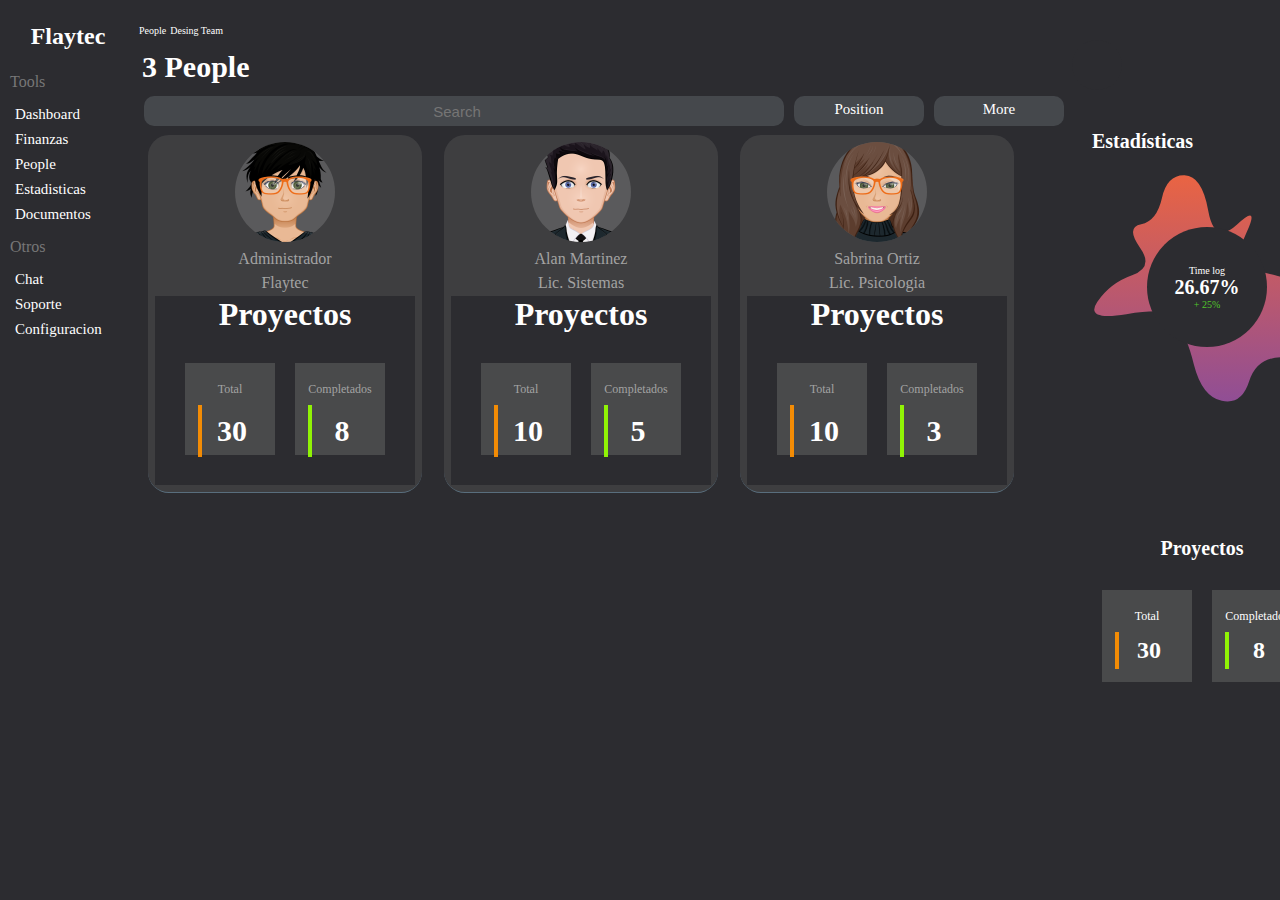
==== index.html @ 2e607356 "Update index.html" ====
<!DOCTYPE html>
<html lang="en">

<head>
    <meta charset="UTF-8">
    <meta http-equiv="X-UA-Compatible" content="IE=edge">
    <meta name="viewport" content="width=device-width, initial-scale=1.0">
    <link rel="stylesheet" href="https://use.fontawesome.com/releases/v5.15.3/css/all.css"
        integrity="sha384-SZXxX4whJ79/gErwcOYf+zWLeJdY/qpuqC4cAa9rOGUstPomtqpuNWT9wdPEn2fk" crossorigin="anonymous">
    <link rel="stylesheet" href="css/main.css">
    <title>Pagina</title>
</head>

<body>
    <div class="parent">
        <div class="div1">
            <h2>Flaytec</h2>
            <p>Tools</p>
            <ul>
                <li><i class="fas fa-th-large"></i>Dashboard</li>
                <li><i class="fas fa-donate"></i>Finanzas</li>
                <li><a href="https://flaytecno.github.io/Pagina/#People"><i class="fas fa-user-friends"></i>People</a></li>
                <li><i class="fas fa-signal"></i>Estadisticas</li>
                <li><i class="fas fa-inbox"></i>Documentos</li>
            </ul>

            <p>Otros</p>
            <ul>
                <li><i class="fas fa-comments"></i>Chat</li>
                <li><i class="fas fa-phone-volume"></i>Soporte</li>
                <li><i class="fas fa-cogs"></i>Configuracion</li>
            </ul>

        </div>
        <div class="div2">
            <label id="People"><i class="fas fa-user-friends"></i>People</label>
            <label><i class="fas fa-angle-right"></i></label>
            <label>Desing Team</label>
            <h2>3 People</h2>
            <div class="div21">
                <input id="input" type="search" placeholder="Search" name="search">
                <p id="label1">Position</p>
                <p id="label1">More</p>
            </div>

            <div class="contpeopleid">
                <div class="peopleid">
                    <a href="https://flaytecno.github.io/Pagina/usuarios/Abministador.html">
                        <img src="img/avatar3.png" alt="">
                        <p>Administrador</p>
                        <p>Flaytec</p>
                    </a>
                    </img>
                    <h1 class="title">Proyectos</h1>
                    <div class="contproyec">
                        <div class="proyec">
                            <a href="https://flaytecno.github.io/Pagina/usuarios/Abministador.html">
                                <p>Total</p>
                                <h2 class="total">30</h2>
                            </a>
                        </div>

                        <div class="proyec">
                            <a href="https://flaytecno.github.io/Pagina/usuarios/Abministador.html">
                                <p>Completados</p>
                                <h2 class="complit">8</h2>
                            </a>
                        </div>
                    </div>
                </div>

                <div class="peopleid">
                    <a href="https://flaytecno.github.io/Pagina/usuarios/Alan.html">
                        <img src="img/avatar.png" alt="">
                        <p>Alan Martinez</p>
                        <p>Lic. Sistemas</p>
                    </a>
                    </img>
                    <h1 class="title">Proyectos</h1>
                    <div class="contproyec">
                        <div class="proyec">
                            <a href="https://flaytecno.github.io/Pagina/usuarios/Alan.html">
                                <p>Total</p>
                                <h2 class="total">10</h2>
                            </a>
                        </div>

                        <div class="proyec">
                            <a href="https://flaytecno.github.io/Pagina/usuarios/Alan.html">
                                <p>Completados</p>
                                <h2 class="complit">5</h2>
                            </a>
                        </div>
                    </div>
                </div>

                <div class="peopleid">
                    <a href="https://flaytecno.github.io/Pagina/usuarios/Sabrina.html">
                        <img src="img/avatarm.png" alt="">
                        <p>Sabrina Ortiz</p>
                        <p>Lic. Psicologia</p>
                    </a>
                    </img>
                    <h1 class="title">Proyectos</h1>
                    <div class="contproyec">
                        <div class="proyec">
                            <a href="https://flaytecno.github.io/Pagina/usuarios/Sabrina.html">
                                <p>Total</p>
                                <h2 class="total">10</h2>
                            </a>
                        </div>

                        <div class="proyec">
                            <a href="https://flaytecno.github.io/Pagina/usuarios/Sabrina.html">
                                <p>Completados</p>
                                <h2 class="complit">3</h2>
                            </a>
                        </div>
                    </div>
                </div>
            </div>
        </div>
        <div class="div3">
            <div class="div33">
                <i class="fas fa-search"></i>
                <i class="far fa-bell"></i>
            </div>
            <h1>Estadísticas</h1>
            <div class="div333">
                <img src="img/blobs.svg" alt="">
            </div>
            <div class="rel">
                <p class="time">Time log</p>
                <h1 class="por">26.67%</h1>
                <p class="con">+ 25%</p>
            </div>
            <h1 class="title">Proyectos</h1>
            <div class="contproyec">
                <div class="proyec">
                    <p>Total</p>
                    <h2 class="total">30</h2>
                </div>

                <div class="proyec">
                    <p>Completados</p>
                    <h2 class="complit">8</h2>
                </div>
            </div>
        </div>
    </div>
</body>
</html>
---- css/main.css ----
* {
    margin: 0;
    padding: 0;
    background: #2c2c30;
    color: white;
}

a{
    text-decoration: none;
    background: none;
}

.parent {
    display: grid;
    grid-template-columns: repeat(3, 1fr);
    grid-template-rows: 1fr;
    grid-column-gap: 3px;
    grid-row-gap: 0px;
}

@media (min-width: 600px) {
    
}

.div1 {
    grid-area: 1 / 1 / 2 / 2;
    padding: 10px 0px;
    text-align: justify;
    align-items: center;
    width: 100%;
    height: 100%;
}

.div1 h2 {
    text-align: center;
    width: 110px;
    padding: 10px;
}

.div1 p {
    width: 110px;
    padding: 10px;
    color: rgb(119, 119, 119);
}

.div1 ul {
    list-style: none;
    text-decoration: none;
    cursor: pointer;
}

.div1 li {
    justify-content: center;
    padding: 3px;
    margin: 2px;
    font-size: 15px;
    width: 120px;
}

.div1 li:hover {
    border-radius: 10px;
    background-image: radial-gradient(circle at 112.17% 44.56%, #67ffff 0, #6ddbff 25%, #6cb4d8 50%, #658fa8 75%, #596e7d 100%);
}

.div1 i {
    margin: 5px;
    background: transparent;
}

.div2 {
    grid-area: 1 / 2 / 2 / 3;
    padding:  20px 0px;
    width: 100%;
    height: 100%;
}

.div2 label{
    padding: 5px 0px;
    font-size: 10px;
}

.div2 h2{
    cursor: pointer;
    padding: 9px 0px;
    font-size: 30px;
}
.div21{
    display: flex;
    justify-content: space-between;
}

.div21 #input{
    width: 640px;
    height: 30px;
    text-align: center;
    margin: 0px 5px;
    color: #ffff;
    background: #64696d74;
    border: none;
    border-radius: 10px;
    font-size: 15px;
}

.div21 #label1{
    width: 110px;
    padding: 5px 10px;
    text-align: center;
    align-items: center;
    justify-content: space-between;
    margin: 0px 5px;
    color: #ffff;
    background: #64696d74;
    border: none;
    border-radius: 10px;
    font-size: 15px;
    cursor: pointer;
}

.div21 #label1:hover{
    color: #ffff;
    background: #8c8f9174;
}

.div21 i{
    padding: 1px;
    padding: 5px;
    position:absolute;
    text-align: center;
    align-items: center;
    justify-content: space-between;
    margin: 0px 5px;
    color: #ffff;
    background: #64696d74;
    border: none;
    border-radius: 10px;
    font-size: 10px;
}



.peopleid{
    display: inline-table;
    text-align: center;
    padding: 7px;
    margin: 9px;
    border-radius: 21px;
    background: #5c5b5b62;
    border-bottom: 1px solid #596e7d;
    width: 190px;
    height: 190px;
    cursor: pointer;
}

.peopleid:hover{
    background: #83828262;
}

.peopleid img{
    width: 100px;
    border-radius: 50%;
    background: #898a8a60;
    justify-content: center;
}

.peopleid p{
    padding: 2px;
    margin: 2px;
    color: rgb(163, 163, 163);
    background: transparent;
}

.peopleid i,input,output{
    background: transparent;
    color: #0484fcee;
    font-size: 12px;
    padding: 1px;
    margin: 3px;
}

.peopleid input{
    width: 100px;
}

.div3 {
    grid-area: 1 / 3 / 2 / 4;
    cursor: pointer;
    width: 100%;
    height: 100%;
}

.div3 h1{
    padding: 0 20px;
    font-size: 20px;
}

.div33{
    cursor: pointer;
    display: flex;
    justify-content: space-between;
    padding:  40px 0px;
}

.div33 i{
    cursor: pointer;
    padding: 25px;
    border-radius: 50%;
}

.div33 i:hover{
   
    background: #333;

}

.rel{
    cursor: pointer;
    position: relative;
    right: -75px;
    top: -190px;
    z-index: 1;
    text-align: center;
    width: 120px;
    height: 120px;
    border-radius: 50%;
}

.rel .time{
    padding-top: 38px;
    background: transparent;
    font-size: 10px;
}

.rel .por{
    background: transparent;
}

.rel .con{
    background: transparent;
    font-size: 10px;
    color: rgb(81, 199, 42);
}

.title{
    text-align: center;
}

.contproyec{
    display: flex;
    justify-content: center;
    padding: 20px;
}

.proyec{
    padding: 11px 10px;
    margin: 10px;
    width: 70px;
    height: 70px;
    justify-content: center;
    text-align: center;
    background: rgba(105, 106, 105, 0.487);
}

.proyec:hover{
    background: #8a8c8a7c;
}

.proyec p, h2{
    background: none;
    padding: 5px 0px;
    margin: 3px;
}

.proyec p{
    font-size: 12px;
}

.proyec .total{
    border-left: 4px solid #ff9100ee;
}

.proyec .complit{
    border-left: 4px solid #95ff00ee;
}
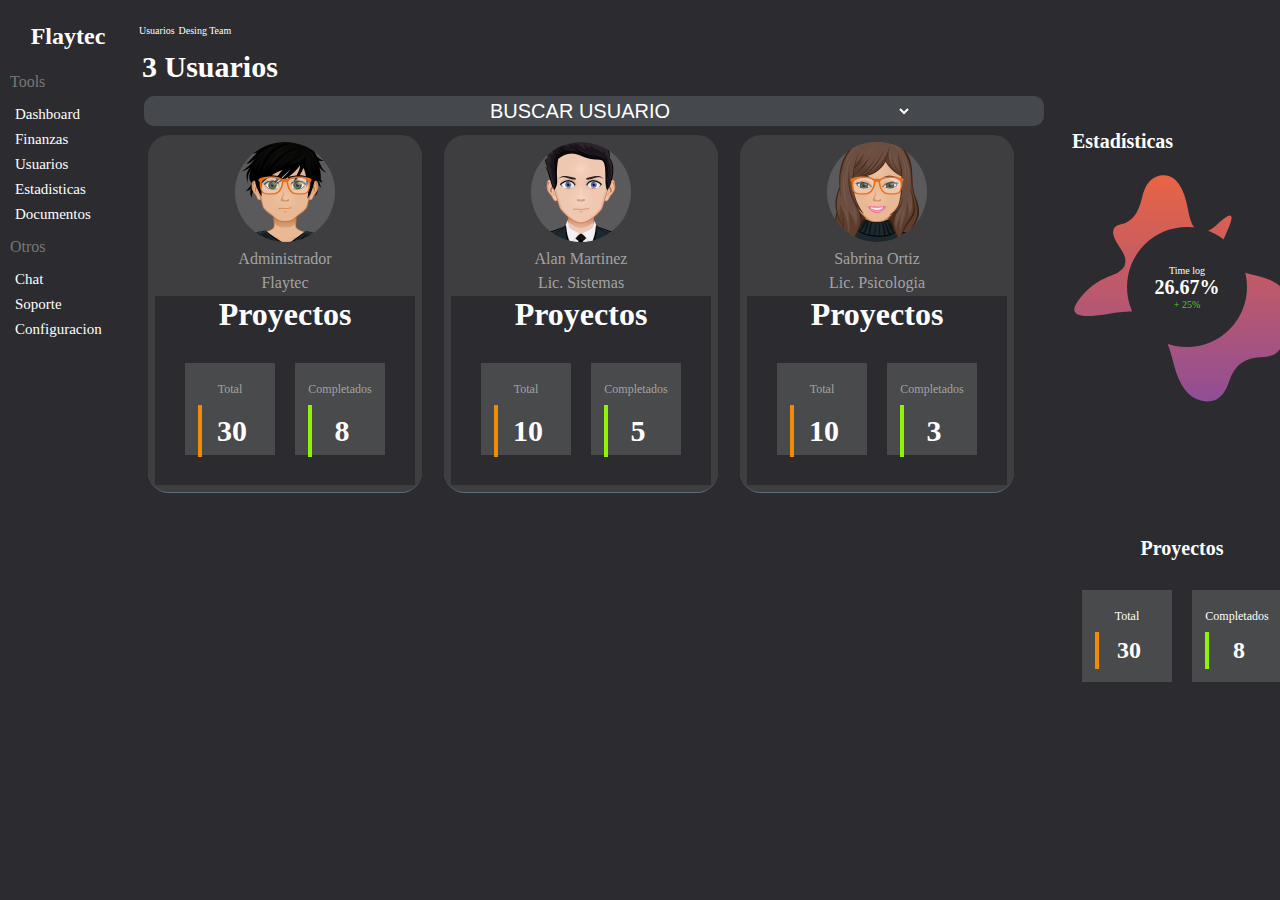
==== commit 149f1c99: "Update index.html" ====
--- a/index.html
+++ b/index.html
@@ -19,7 +19,8 @@
             <ul>
                 <li><i class="fas fa-th-large"></i>Dashboard</li>
                 <li><i class="fas fa-donate"></i>Finanzas</li>
-                <li><a href="https://flaytecno.github.io/Pagina/#People"><i class="fas fa-user-friends"></i>People</a></li>
+                <li><a href="https://flaytecno.github.io/Pagina/#People"><i class="fas fa-user-friends"></i>Usuarios</a>
+                </li>
                 <li><i class="fas fa-signal"></i>Estadisticas</li>
                 <li><i class="fas fa-inbox"></i>Documentos</li>
             </ul>
@@ -33,14 +34,26 @@
 
         </div>
         <div class="div2">
-            <label id="People"><i class="fas fa-user-friends"></i>People</label>
+            <label id="People"><i class="fas fa-user-friends"></i>Usuarios</label>
             <label><i class="fas fa-angle-right"></i></label>
             <label>Desing Team</label>
-            <h2>3 People</h2>
+            <h2>3 Usuarios</h2>
             <div class="div21">
-                <input id="input" type="search" placeholder="Search" name="search">
-                <p id="label1">Position</p>
-                <p id="label1">More</p>
+
+                <form class="form" id="input">
+                    <select class="select" name="area"
+                        onChange="location = form.area.options[form.area.selectedIndex].value;">
+                        <option value="Seleccione una opcion" class="form1">BUSCAR USUARIO</option>
+                        <optgroup label="USUARIOS" class="optgroup">
+                            <option value="https://flaytecno.github.io/Pagina/usuarios/Abministador.html"> ADMINISTRADOR
+                            </option>
+                            <option value="https://flaytecno.github.io/Pagina/usuarios/Alan.html"> ALAN MARTINEZ
+                            </option>
+                            <option value="https://flaytecno.github.io/Pagina/usuarios/Sabrina.html"> SABRINA ORTIZ
+                            </option>
+                    </select>
+                </form>
+
             </div>
 
             <div class="contpeopleid">
@@ -149,4 +162,5 @@
         </div>
     </div>
 </body>
+
 </html>
--- a/css/main.css
+++ b/css/main.css
@@ -90,7 +90,7 @@
 }
 
 .div21 #input{
-    width: 640px;
+    width: 900px;
     height: 30px;
     text-align: center;
     margin: 0px 5px;
@@ -99,6 +99,25 @@
     border: none;
     border-radius: 10px;
     font-size: 15px;
+}
+
+.form{
+	margin: 5px;
+}
+
+.select{
+	cursor: pointer;
+    padding: 0 210px;
+	width: 636px;
+	height: 30px;
+	border: none;
+    background: transparent;
+	font-size: 20px;
+	align-content: center;	
+}
+
+.form1 {
+	font-size: 20px;
 }
 
 .div21 #label1{
@@ -280,4 +299,4 @@
 
 .proyec .complit{
     border-left: 4px solid #95ff00ee;
-}+}
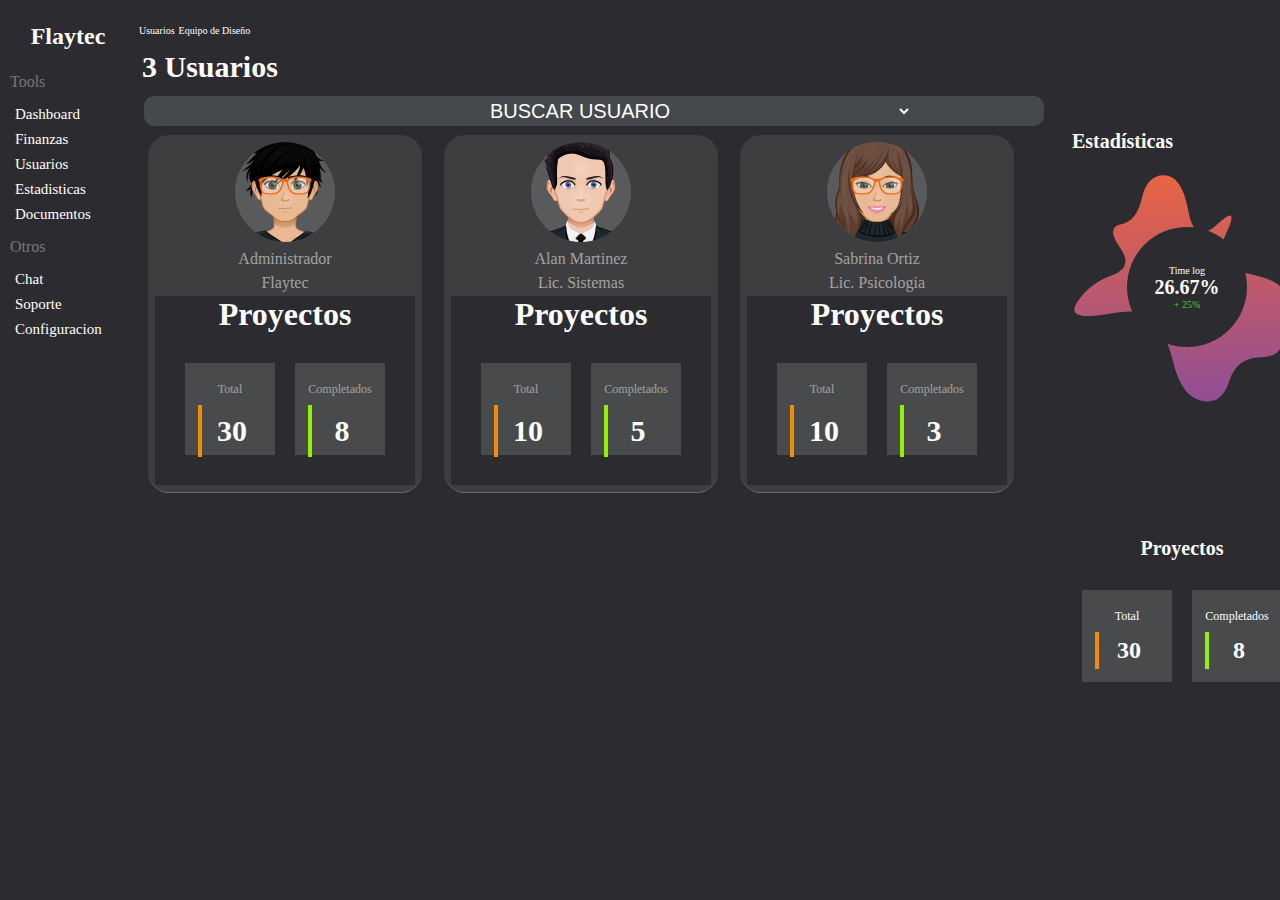
==== commit 1b524578: "Update index.html" ====
--- a/index.html
+++ b/index.html
@@ -36,7 +36,7 @@
         <div class="div2">
             <label id="People"><i class="fas fa-user-friends"></i>Usuarios</label>
             <label><i class="fas fa-angle-right"></i></label>
-            <label>Desing Team</label>
+            <label>Equipo de Diseño</label>
             <h2>3 Usuarios</h2>
             <div class="div21">
 
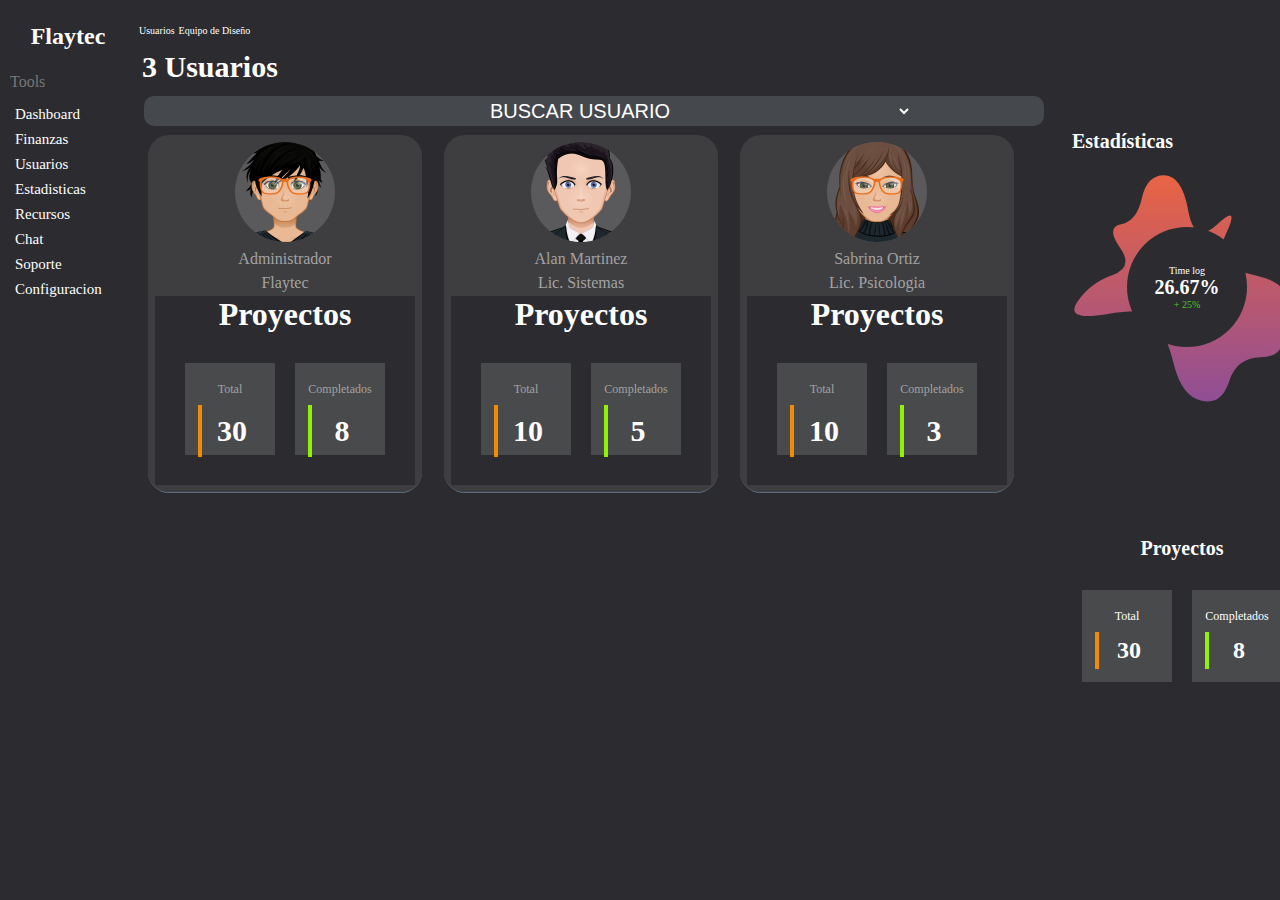
==== commit 31564a0a: "Update index.html" ====
--- a/index.html
+++ b/index.html
@@ -17,19 +17,14 @@
             <h2>Flaytec</h2>
             <p>Tools</p>
             <ul>
-                <li><i class="fas fa-th-large"></i>Dashboard</li>
-                <li><i class="fas fa-donate"></i>Finanzas</li>
-                <li><a href="https://flaytecno.github.io/Pagina/#People"><i class="fas fa-user-friends"></i>Usuarios</a>
-                </li>
-                <li><i class="fas fa-signal"></i>Estadisticas</li>
-                <li><i class="fas fa-inbox"></i>Documentos</li>
-            </ul>
-
-            <p>Otros</p>
-            <ul>
-                <li><i class="fas fa-comments"></i>Chat</li>
-                <li><i class="fas fa-phone-volume"></i>Soporte</li>
-                <li><i class="fas fa-cogs"></i>Configuracion</li>
+                <li class="new1"><a href=""><i class="fas fa-th-large"></i>Dashboard</a></li>
+                <li class="new2"><a href=""><i class="fas fa-donate"></i>Finanzas</a></li>
+                <li class="new3"><a href="https://flaytecno.github.io/Pagina/"><i class="fas fa-user-friends"></i>Usuarios</a></li>
+                <li class="new4"><a href=""><i class="fas fa-signal"></i>Estadisticas</a></li>
+                <li class="new5"><a href="https://flaytecno.github.io/Pagina/recu/Recursos.html"><i class="fas fa-inbox"></i>Recursos</a></li>
+                <li class="new6"><a href=""><i class="fas fa-comments"></i>Chat</a></li>
+                <li class="new7"><a href="https://flaytecno.github.io/Pagina/sorte/Soporte.html"><i class="fas fa-phone-volume"></i>Soporte</a></li>
+                <li class="new8"><i class="fas fa-cogs"></i>Configuracion</li>
             </ul>
 
         </div>
--- a/css/main.css
+++ b/css/main.css
@@ -2,7 +2,7 @@
     margin: 0;
     padding: 0;
     background: #2c2c30;
-    color: white;
+    color: white; 
 }
 
 a{
@@ -300,3 +300,115 @@
 .proyec .complit{
     border-left: 4px solid #95ff00ee;
 }
+
+.accordion {
+    padding: 5px;
+    margin: 5px;
+    box-sizing: border-box;
+    display: flex;
+    font-family: Arial, Helvetica, sans-serif;
+    overflow: hidden;
+    width:900px;
+}
+
+.accordion-select {
+    cursor: pointer;
+    margin: 0;
+    opacity: 0;
+    z-index: 1;
+}
+
+.accordion-title {
+    position: relative;
+}
+
+.accordion-title:not(:nth-last-child(2))::after {
+    border: 1px solid transparent;
+    bottom: 0;
+    content: '';
+    left: 0;
+    position: absolute;
+    right: 0;
+    top: 0;
+}
+
+.accordion-title span {
+    bottom: 0px;
+    box-sizing: border-box;
+    display: block;
+    position: absolute;
+    white-space: nowrap;
+    width: 100%;
+}
+
+.accordion-content {
+    box-sizing: border-box;
+    overflow: auto;
+    position: relative;
+    transition: margin 0.3s ease 0.1s;
+}
+
+.accordion-select:checked + .accordion-title + .accordion-content {
+    margin-bottom: 0;
+    margin-right: 0;
+}
+
+/* Generated styles starts here */
+
+.accordion {
+    border-color: #505050;
+    border-radius: 10px;
+    border-style: solid;
+    border-width: 6px;
+    flex-direction: column;
+    height: auto;
+} 
+
+.accordion-title,
+.accordion-select  {
+    background-color: #2d2d2d;
+    color: #ffffff;
+    width: 100%;
+    height: 48px;
+    font-size: 24px;
+}
+
+.accordion-select {
+    margin-bottom: -48px;
+    margin-right: 0;
+}
+
+.accordion-title:not(:nth-last-child(2))::after {
+    border-bottom-color: #1f1f1f;
+    border-right-color: transparent;
+} 
+
+.accordion-select:hover + .accordion-title,
+.accordion-select:checked + .accordion-title {
+    background-color: #3068cc;
+} 
+
+ .accordion-title span  {	
+    transform: rotate(0deg);
+    -ms-writing-mode: lr-tb;
+    filter: progid:DXImageTransform.Microsoft.BasicImage(rotation=0);
+    padding-left: 24px;
+    padding-right: 24px;
+    line-height: 48px;
+} 
+
+.accordion-content {
+    background-color: #3e3e3e;
+    color: #f5f2f0;
+    height: 200px;
+    margin-bottom: -200px;
+    margin-right: 0;
+    padding: 14px;
+    width: 100%;
+} 
+
+@media (max-width: 767px) {
+	.accordion-content {
+		padding: 10px 0;
+	}
+}
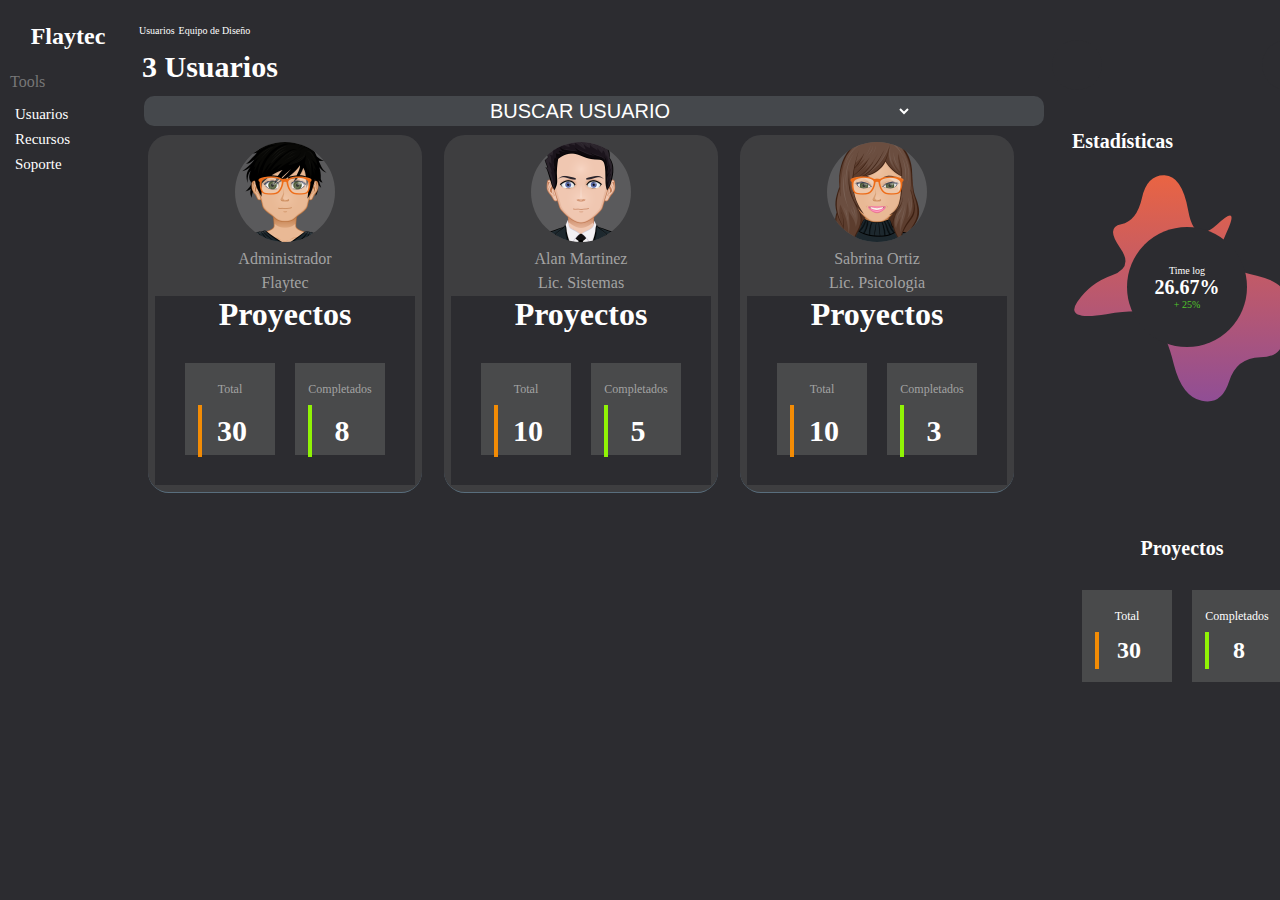
==== commit 66c87221: "Update index.html" ====
--- a/index.html
+++ b/index.html
@@ -16,15 +16,10 @@
         <div class="div1">
             <h2>Flaytec</h2>
             <p>Tools</p>
-            <ul>
-                <li class="new1"><a href=""><i class="fas fa-th-large"></i>Dashboard</a></li>
-                <li class="new2"><a href=""><i class="fas fa-donate"></i>Finanzas</a></li>
+            <ul>               
                 <li class="new3"><a href="https://flaytecno.github.io/Pagina/"><i class="fas fa-user-friends"></i>Usuarios</a></li>
-                <li class="new4"><a href=""><i class="fas fa-signal"></i>Estadisticas</a></li>
                 <li class="new5"><a href="https://flaytecno.github.io/Pagina/recu/Recursos.html"><i class="fas fa-inbox"></i>Recursos</a></li>
-                <li class="new6"><a href=""><i class="fas fa-comments"></i>Chat</a></li>
                 <li class="new7"><a href="https://flaytecno.github.io/Pagina/sorte/Soporte.html"><i class="fas fa-phone-volume"></i>Soporte</a></li>
-                <li class="new8"><i class="fas fa-cogs"></i>Configuracion</li>
             </ul>
 
         </div>
--- a/css/main.css
+++ b/css/main.css
@@ -412,3 +412,60 @@
 		padding: 10px 0;
 	}
 }
+
+
+-------------------------------------------
+.contenedor-prim {
+    background: #1f83c5;
+    display: inline-block;
+    height: auto;
+    padding-right: 10px;
+    padding-left: 20px;
+}
+
+.contenedor-sec {
+    text-align: center;
+    width: 500px;
+    border-radius: 5px;
+    font-family: consolas;
+    margin: 16px;
+}
+
+.contenedor-sec img {
+    cursor: default;
+    width: 200px;
+    border-radius: 5px;
+    background-image: none;
+    background: #1f83c5;
+}
+
+.contenedor-sec p{
+    cursor: default;
+    font-size: 30px;
+    color: #1f83c5;
+    font-family: consolas;
+}
+
+.contenedor-sec label {
+    cursor: pointer;
+    text-align: justify;
+    font-family: consolas;
+}
+
+.contenedor-sec button{
+    text-align: center;
+    cursor: pointer;
+    background: none;
+    border: none;
+    color: #afafaf;
+    font-family: consolas;
+    height: 30px;
+}
+
+.contenedor-sec button:hover{
+    text-align: center;
+    background: #1f83c5;
+    color: #ffffff;
+    height: 30px;
+    border-radius: 5px;
+}
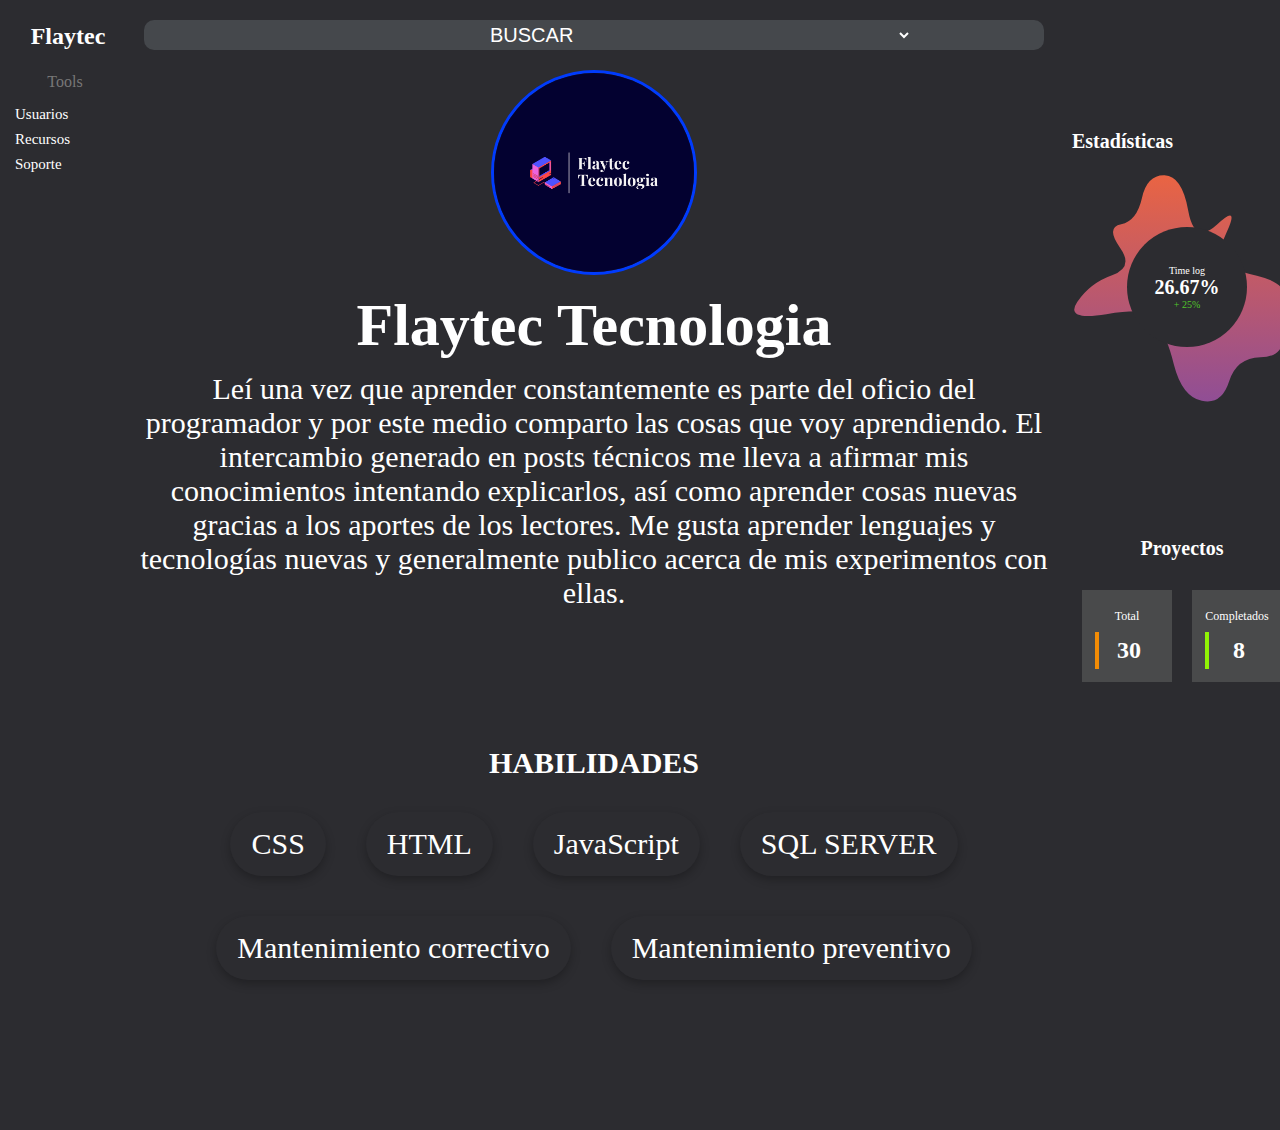
==== commit 6fa4d40a: "Update index.html" ====
--- a/index.html
+++ b/index.html
@@ -7,121 +7,70 @@
     <meta name="viewport" content="width=device-width, initial-scale=1.0">
     <link rel="stylesheet" href="https://use.fontawesome.com/releases/v5.15.3/css/all.css"
         integrity="sha384-SZXxX4whJ79/gErwcOYf+zWLeJdY/qpuqC4cAa9rOGUstPomtqpuNWT9wdPEn2fk" crossorigin="anonymous">
+    <link rel="stylesheet" href="css/principal.css">
     <link rel="stylesheet" href="css/main.css">
+    <link rel="stylesheet" href="css/usuarios.css">
     <title>Pagina</title>
 </head>
 
 <body>
     <div class="parent">
         <div class="div1">
-            <h2>Flaytec</h2>
+            <a href="https://flaytecno.github.io/Pagina/"><h2>Flaytec</a></h2>
             <p>Tools</p>
             <ul>               
-                <li class="new3"><a href="https://flaytecno.github.io/Pagina/"><i class="fas fa-user-friends"></i>Usuarios</a></li>
+                <li class="new3"><a href="https://flaytecno.github.io/Pagina/usuario/Todos.html"><i class="fas fa-user-friends"></i>Usuarios</a></li>
                 <li class="new5"><a href="https://flaytecno.github.io/Pagina/recu/Recursos.html"><i class="fas fa-inbox"></i>Recursos</a></li>
                 <li class="new7"><a href="https://flaytecno.github.io/Pagina/sorte/Soporte.html"><i class="fas fa-phone-volume"></i>Soporte</a></li>
             </ul>
 
         </div>
         <div class="div2">
-            <label id="People"><i class="fas fa-user-friends"></i>Usuarios</label>
-            <label><i class="fas fa-angle-right"></i></label>
-            <label>Equipo de Diseño</label>
-            <h2>3 Usuarios</h2>
             <div class="div21">
-
                 <form class="form" id="input">
                     <select class="select" name="area"
                         onChange="location = form.area.options[form.area.selectedIndex].value;">
-                        <option value="Seleccione una opcion" class="form1">BUSCAR USUARIO</option>
-                        <optgroup label="USUARIOS" class="optgroup">
-                            <option value="https://flaytecno.github.io/Pagina/usuarios/Abministador.html"> ADMINISTRADOR
-                            </option>
-                            <option value="https://flaytecno.github.io/Pagina/usuarios/Alan.html"> ALAN MARTINEZ
-                            </option>
-                            <option value="https://flaytecno.github.io/Pagina/usuarios/Sabrina.html"> SABRINA ORTIZ
-                            </option>
+                        <option value="Seleccione una opcion" class="form1">BUSCAR</option>
+                        <optgroup label="Informacion" class="optgroup">
+                            <option value="#sobre">Sobre Flaytec</option>
+                            <option value="#redes">Redes sociales</option>
+                            <option value="#habilidades">Habilidades</option>
                     </select>
                 </form>
-
             </div>
 
-            <div class="contpeopleid">
-                <div class="peopleid">
-                    <a href="https://flaytecno.github.io/Pagina/usuarios/Abministador.html">
-                        <img src="img/avatar3.png" alt="">
-                        <p>Administrador</p>
-                        <p>Flaytec</p>
-                    </a>
-                    </img>
-                    <h1 class="title">Proyectos</h1>
-                    <div class="contproyec">
-                        <div class="proyec">
-                            <a href="https://flaytecno.github.io/Pagina/usuarios/Abministador.html">
-                                <p>Total</p>
-                                <h2 class="total">30</h2>
-                            </a>
-                        </div>
+            <div class="princ">
+                <img src="img/logo.png" alt="logo" id="sobre">
+                <h2 class="name">Flaytec Tecnologia</h2>
+                <p>
+                    Leí una vez que aprender constantemente es parte del oficio del programador y por este medio comparto
+                    las cosas que voy aprendiendo. El intercambio generado en posts técnicos me lleva a afirmar mis
+                    conocimientos intentando explicarlos, así como aprender cosas nuevas gracias a los aportes de los
+                    lectores. Me gusta aprender lenguajes y tecnologías nuevas y generalmente publico acerca de mis
+                    experimentos con ellas.
+                </p>
+            </div>
+            <div class="redes" id="redes">
+                <a href=""><i class="fab fa-facebook-f"></a></i>
+                <a href=""><i class="fab fa-instagram"></a></i>
+                <a href=""><i class="fab fa-github"></a></i>
+                <a href=""><i class="fab fa-tiktok"></a></i>
+                <a href=""><i class="fab fa-youtube"></a></i>
+            </div>
 
-                        <div class="proyec">
-                            <a href="https://flaytecno.github.io/Pagina/usuarios/Abministador.html">
-                                <p>Completados</p>
-                                <h2 class="complit">8</h2>
-                            </a>
-                        </div>
-                    </div>
-                </div>
-
-                <div class="peopleid">
-                    <a href="https://flaytecno.github.io/Pagina/usuarios/Alan.html">
-                        <img src="img/avatar.png" alt="">
-                        <p>Alan Martinez</p>
-                        <p>Lic. Sistemas</p>
-                    </a>
-                    </img>
-                    <h1 class="title">Proyectos</h1>
-                    <div class="contproyec">
-                        <div class="proyec">
-                            <a href="https://flaytecno.github.io/Pagina/usuarios/Alan.html">
-                                <p>Total</p>
-                                <h2 class="total">10</h2>
-                            </a>
-                        </div>
-
-                        <div class="proyec">
-                            <a href="https://flaytecno.github.io/Pagina/usuarios/Alan.html">
-                                <p>Completados</p>
-                                <h2 class="complit">5</h2>
-                            </a>
-                        </div>
-                    </div>
-                </div>
-
-                <div class="peopleid">
-                    <a href="https://flaytecno.github.io/Pagina/usuarios/Sabrina.html">
-                        <img src="img/avatarm.png" alt="">
-                        <p>Sabrina Ortiz</p>
-                        <p>Lic. Psicologia</p>
-                    </a>
-                    </img>
-                    <h1 class="title">Proyectos</h1>
-                    <div class="contproyec">
-                        <div class="proyec">
-                            <a href="https://flaytecno.github.io/Pagina/usuarios/Sabrina.html">
-                                <p>Total</p>
-                                <h2 class="total">10</h2>
-                            </a>
-                        </div>
-
-                        <div class="proyec">
-                            <a href="https://flaytecno.github.io/Pagina/usuarios/Sabrina.html">
-                                <p>Completados</p>
-                                <h2 class="complit">3</h2>
-                            </a>
-                        </div>
-                    </div>
-                </div>
-            </div>
+            <div class="horizontal-padding vertical-padding" id="habilidades">
+                <section class="skills">
+                  <h2 class="skills-title">Habilidades</h2>
+                  <ul class="skills-list">
+                    <li class="skills-skill">CSS</li>
+                    <li class="skills-skill">HTML</li>
+                    <li class="skills-skill">JavaScript</li>
+                    <li class="skills-skill">SQL SERVER</li>
+                    <li class="skills-skill">Mantenimiento correctivo</li>
+                    <li class="skills-skill">Mantenimiento preventivo</li>
+                  </ul>
+                </section>
+              </div>
         </div>
         <div class="div3">
             <div class="div33">
--- a/css/principal.css
+++ b/css/principal.css
@@ -0,0 +1,82 @@
+.princ{
+    padding: 20px 0;
+    text-align: center;
+    cursor: default;
+}
+
+.princ img{
+    width: 200px;
+    border-radius: 50%;
+    border: 3px solid #003bfd;
+    cursor: default;
+}
+
+.princ .name{
+    font-size: 60px;
+    color: #ffff;
+    cursor: default;
+}
+
+.princ p{
+    font-size: 30px;
+    text-align: center;
+    color: #ffff;
+    cursor: default;
+}
+
+.redes{
+    text-align: center;
+}
+
+.redes i{
+    margin: 10px;
+    cursor: pointer;
+    font-size: 30px;
+}
+
+.skills {
+    cursor: default;
+    max-width: 980px;
+    margin: 0 auto;
+    padding: 70px 0;
+  }
+  
+  .skills-title {
+    cursor: default;
+    font-size: 30px;
+    font-weight: bold;
+    text-transform: uppercase;
+    text-align: center;
+    color: #ffff;
+  }
+  
+  .skills-skill {
+    cursor: default;
+    font-size: 20px;
+    font-weight: 500;
+    color: #ffff;
+    box-shadow: 0 4px 10px #00000040;
+    border-radius: 42px;
+    padding: 0.5em 0.7em;
+    margin: 10px;
+  }
+  
+  .skills-list {
+    cursor: default;
+    list-style: none;
+    padding: 0;
+    display: flex;
+    flex-wrap: wrap;
+    justify-content: center;
+  }
+  
+  @media(min-width: 950px) {
+    .skills-title {
+      font-size: 50px;
+    }
+    
+    .skills-skill {
+      font-size: 30px;
+      margin: 20px;
+    }
+  }--- a/css/usuarios.css
+++ b/css/usuarios.css
@@ -0,0 +1,235 @@
+.container-perfil{
+    padding: 10px;
+    margin: 10px;
+    text-align: center;
+    align-items: center;
+    width: 900px;
+}
+.contimg{
+    display: flex;
+    justify-content: center;
+}
+
+.contimg .img{
+    cursor:default;
+    width: 200px;
+    height: 200px;
+    border-radius: 50%;
+    background: transparent;
+    border: 2px solid rgba(70, 70, 70, 0.604);
+}
+
+.container-perfil p{
+    cursor:default;    
+    display:inline-flex;
+    padding: 0px 6px;
+}
+
+.container-perfil #cv, #icono{
+    cursor:default;
+    padding: 0 2px;
+    width: 60px;
+    height: 25px;
+    border-radius: 10px;
+    text-align: center;
+}
+
+.container-perfil #icono:hover{
+    cursor: pointer;
+    padding-right: 10px;
+}
+
+.div-proyect{
+    max-width: 880px;
+    display: grid;
+    padding: 2px;
+    margin: 2px;
+    width: 880px;
+    cursor: pointer;
+}
+
+.titleproyec{
+    text-align: center;
+}
+
+.titleproyec i{
+    margin-left: 400px;
+}
+
+.conten-proyect{
+    text-align: center;
+    background: rgb(95, 95, 95);
+    width: 210px;
+    height: 255px;
+    border-radius: 5px;
+    margin: 5px;
+}
+
+.proyect{
+    background: none;
+    text-align: center;
+}
+
+.proyect img{
+    padding: 30px;
+    width: 100px;
+    margin-top: 0;
+    background: transparent;
+    color: transparent;
+    cursor: default;
+}
+
+.proyect h3,p,i{
+    background: none;
+    justify-content: center;
+    text-align: center;
+}
+
+.proyect p{
+    display: inline-block;
+    padding: 10px;
+    margin: 5px;
+    background: transparent;
+    border-left: #2196f3;
+    border-radius: 10px;
+    cursor: pointer;
+}
+
+.proyect p:hover{
+    background: #2196f3;
+    box-shadow: 0 0 10px #2196f3, 0 0 40px #2196f3, 0 0 80px #2196f3;
+    transition-delay: .09s;
+}
+
+.cont-descrip{
+    background: transparent;
+}
+
+.con-cont{
+    display: flex;
+    background: none;
+    cursor: default;
+}
+
+.cont-descrip .tit,.des{
+    cursor: default;
+    text-align: center;
+    font-size: 9px;
+    margin: 5px;
+}
+.cont-descrip .tit{
+    width: 650px;
+    height: 100%;
+    background: none;
+    background: #00000070;
+}
+
+.cont-descrip, .des{
+    padding: 20px 15px;
+    width: 650px;
+    text-align: center;
+}
+
+.container {
+    width: 900px;
+    position: relative;
+    display: flex;
+    justify-content: space-between;
+    font-family: consolas;
+    background: transparent;
+  }
+  
+  .container .card {
+    position: relative;
+    cursor: pointer;
+    background: transparent;
+  }
+  
+  .container .card .face {
+    width: 295px;
+    height: 200px;
+    transition: 0.5s;
+    background: transparent;
+  }
+  
+  .container .card .face.face1 {
+    position: relative;
+    background: #333;
+    display: flex;
+    justify-content: center;
+    align-items: center;
+    z-index: 1;
+    transform: translateY(100px);
+  }
+  
+  .container .card:hover .face.face1 {
+    background: #333;
+    transform: translateY(0px);
+  }
+
+  .container .card .face.face2 {
+    position: relative;
+    background: #333;
+    display: flex;
+    justify-content: center;
+    align-items: center;
+    padding: 10px;
+    box-sizing: border-box;
+    box-shadow: 0 20px 50px rgba(0, 0, 0, 0.8);
+    transform: translateY(-100px);
+  }
+  
+  .container .card:hover .face.face2 {
+    transform: translateY(0px);
+  }
+
+  .container .card .face.face2 .content{
+      background-color: transparent;
+  }
+  
+  .container .card .face.face2 .content p {
+    margin: 0;
+    padding: 0;
+    background: #333;
+  }
+  
+  .container .card .face.face2 .content a {
+    margin: 25px 80px 0;
+    display: block;
+    text-align: center;
+    text-decoration: none;
+    font-weight: 900;
+    background: #333;
+    color: #fff;
+    padding: 5px;
+  }
+  
+  .container .card .face.face2 .content a:hover {
+    background: #2196f3;
+    box-shadow: 0 0 10px #2196f3, 0 0 40px #2196f3, 0 0 80px #2196f3;
+    transition-delay: .09s;
+  }
+  
+  .container .card .face.face1 .content {
+    opacity: 0.2;
+    transition: 0.5s;
+  }
+  
+  .container .card:hover .face.face1 .content {
+    opacity: 1;
+  }
+  
+  .container .card .face.face1 .content img {
+    max-width: 110px;
+    background: #333;
+  }
+  
+  .container .card .face.face1 .content h3 {
+    margin: 10px 0 0;
+    padding: 0;
+    background: #333;
+    color: #fff;
+    text-align: center;
+    font-size: 1.5em;
+  }
+  